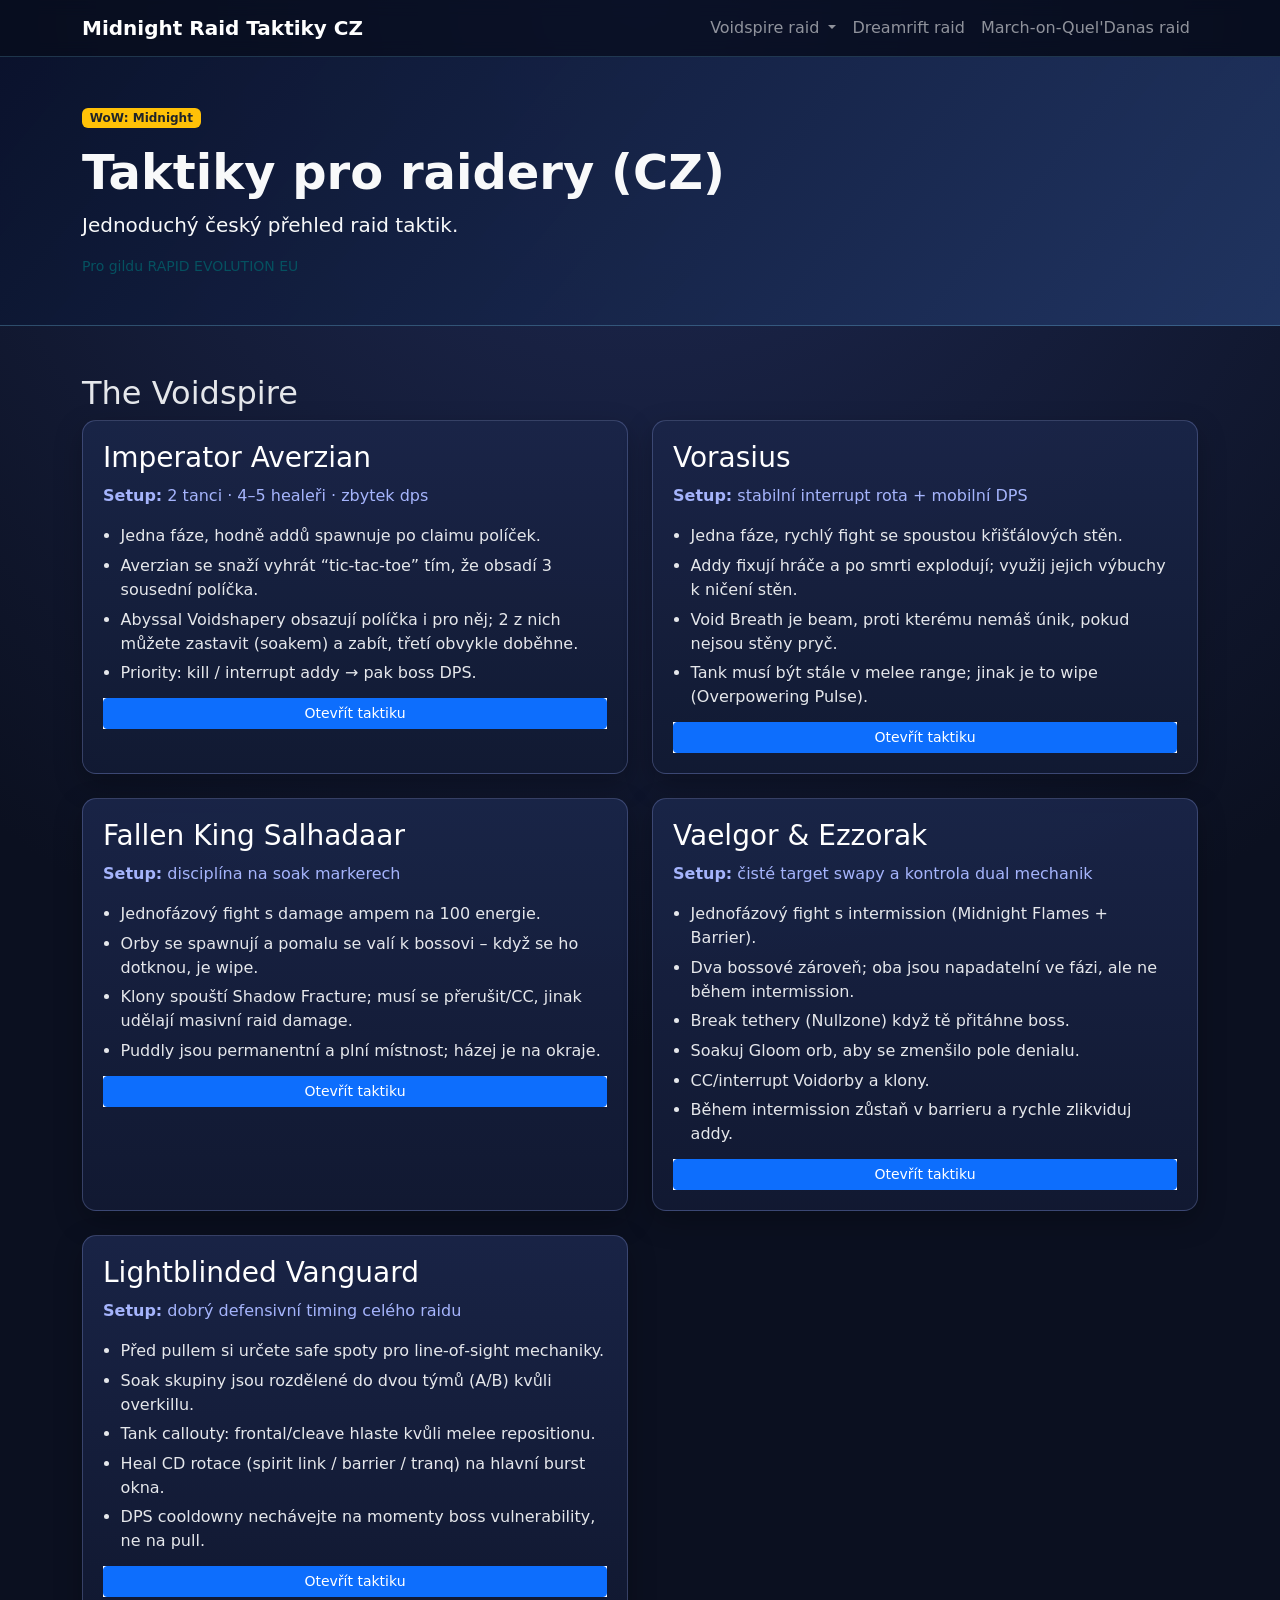
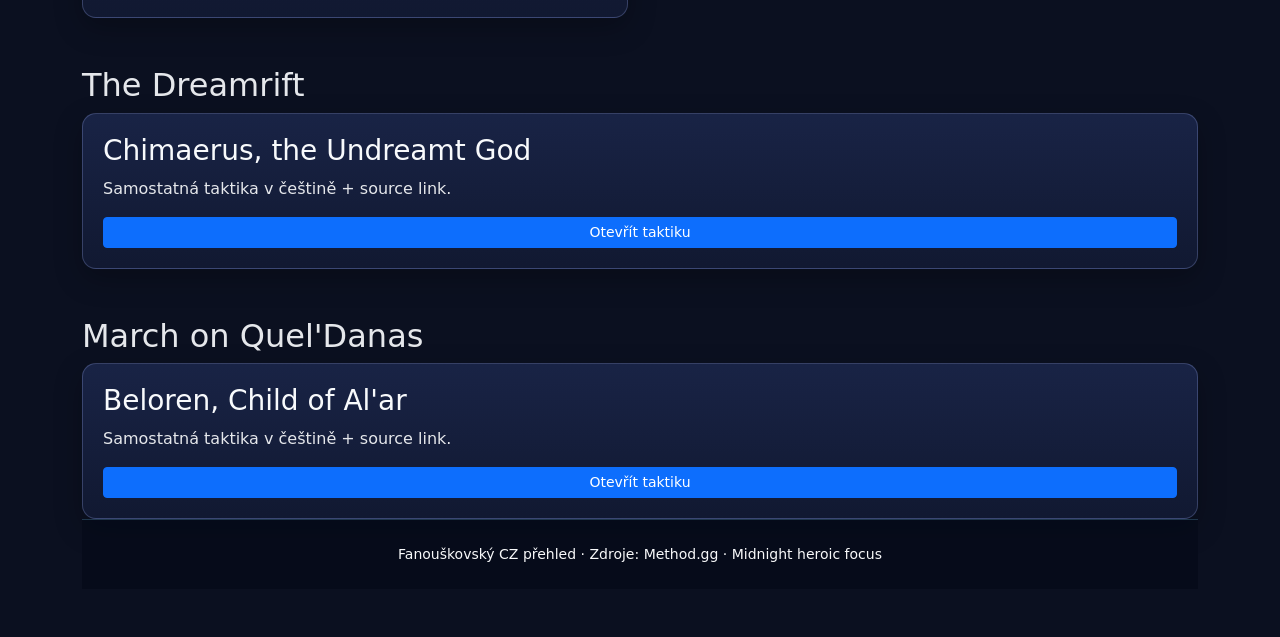
==== index.html @ 963c68ef "init" ====
<!doctype html>
<html lang="cs">
  <head>
    <meta charset="UTF-8" />
    <meta name="viewport" content="width=device-width, initial-scale=1.0" />
    <title>Midnight Raid Taktiky CZ</title>
    <link
      href="https://cdn.jsdelivr.net/npm/bootstrap@5.3.3/dist/css/bootstrap.min.css"
      rel="stylesheet"
      integrity="sha384-QWTKZyjpPEjISv5WaRU9OFeRpok6YctnYmDr5pNlyT2bRjXh0JMhjY6hW+ALEwIH"
      crossorigin="anonymous"
    />
    <link rel="stylesheet" href="styles.css" />
  </head>
  <body>
    <nav class="navbar navbar-expand-lg navbar-dark nav-glass sticky-top">
      <div class="container">
        <a class="navbar-brand fw-semibold" href="#top">Midnight Raid Taktiky CZ</a>
        <button
          class="navbar-toggler"
          type="button"
          data-bs-toggle="collapse"
          data-bs-target="#mainNav"
          aria-controls="mainNav"
          aria-expanded="false"
          aria-label="Přepnout navigaci"
        >
          <span class="navbar-toggler-icon"></span>
        </button>
        <div class="collapse navbar-collapse" id="mainNav">
          <ul class="navbar-nav ms-auto mb-2 mb-lg-0">
            <li class="nav-item dropdown">
              <a class="nav-link dropdown-toggle" href="#voidspire" role="button" data-bs-toggle="dropdown" aria-expanded="false">
                Voidspire raid
              </a>
              <ul class="dropdown-menu dropdown-menu-dark">
                <li><a class="dropdown-item" href="boss.html?boss=imperator-averzian">Imperator Averzian</a></li>
                <li><a class="dropdown-item" href="boss.html?boss=vorasius">Vorasius</a></li>
                <li><a class="dropdown-item" href="boss.html?boss=fallen-king-salhadaar">Fallen King Salhadaar</a></li>
                <li><a class="dropdown-item" href="boss.html?boss=vaelgor-and-ezzorak">Vaelgor &amp; Ezzorak</a></li>
                <li><a class="dropdown-item" href="boss.html?boss=lightblinded-vanguard">Lightblinded Vanguard</a></li>
              </ul>
            </li>
            <li class="nav-item">
              <a class="nav-link" href="#dreamrift">Dreamrift raid</a>
            </li>
            <li class="nav-item">
              <a class="nav-link" href="#march-on-queldanas">March-on-Quel'Danas raid</a>
            </li>
          </ul>
        </div>
      </div>
    </nav>

    <header id="top" class="hero-section text-light">
      <div class="container py-5">
        <span class="badge bg-warning text-dark mb-3">WoW: Midnight</span>
        <h1 class="display-5 fw-bold">Taktiky pro raidery (CZ)</h1>
        <p class="lead col-lg-10 mb-3">
          Jednoduchý český přehled raid taktik.
        </p>
        <p class="small mb-0 text-info-emphasis">
          Pro gildu RAPID EVOLUTION EU
        </p>
      </div>
    </header>

    <main class="container py-5">
      <section id="voidspire" class="mb-5">
        <h2 class="section-title">The Voidspire</h2>
        <div id="boss-list" class="row g-4"></div>
      </section>

      <section id="dreamrift" class="mb-5">
        <h2 class="section-title">The Dreamrift</h2>
        <article class="boss-card">
          <h3>Chimaerus, the Undreamt God</h3>
          <p>Samostatná taktika v češtině + source link.</p>
          <a class="btn btn-sm btn-primary w-100" href="boss.html?boss=chimaerus-the-undreamt-god">Otevřít taktiku</a>
        </article>
      </section>

      <section id="march-on-queldanas">
        <h2 class="section-title">March on Quel'Danas</h2>
        <article class="boss-card">
          <h3>Beloren, Child of Al'ar</h3>
          <p>Samostatná taktika v češtině + source link.</p>
          <a class="btn btn-sm btn-primary w-100" href="march-on-queldanas-beloren-child-of-alar.html">Otevřít taktiku</a>
        </article>
      </section>

      <footer class="py-4 text-center text-light">
        <div class="container small">Fanouškovský CZ přehled · Zdroje: Method.gg · Midnight heroic focus</div>
      </footer>

      <script>
        async function loadBossCards() {
          try {
            const resp = await fetch('data/bosses/list.json');
            const bosses = await resp.json();
            const order = [
              'imperator-averzian',
              'vorasius',
              'fallen-king-salhadaar',
              'vaelgor-and-ezzorak',
              'lightblinded-vanguard'
            ];
            const container = document.getElementById('boss-list');

            function makeCard(boss) {
              const col = document.createElement('div');
              col.className = 'col-12 col-lg-6';
              const card = document.createElement('article');
              card.className = 'boss-card h-100';

              const title = document.createElement('h3');
              const link = document.createElement('a');
              link.href = `boss.html?boss=${encodeURIComponent(boss.slug)}`;
              link.className = 'text-white text-decoration-none';
              link.textContent = boss.title;
              title.appendChild(link);
              card.appendChild(title);

              if (boss.setup) {
                const setup = document.createElement('p');
                setup.className = 'role-plan';
                setup.innerHTML = `<strong>Setup:</strong> ${boss.setup}`;
                card.appendChild(setup);
              }

              if (boss.overview && boss.overview.length) {
                const ul = document.createElement('ul');
                for (const line of boss.overview) {
                  const li = document.createElement('li');
                  li.textContent = line;
                  ul.appendChild(li);
                }
                card.appendChild(ul);
              }

              const footer = document.createElement('div');
              footer.className = 'card-footer bg-white';
              const button = document.createElement('a');
              button.className = 'btn btn-sm btn-primary w-100';
              button.href = `boss.html?boss=${encodeURIComponent(boss.slug)}`;
              button.textContent = 'Otevřít taktiku';
              footer.appendChild(button);
              card.appendChild(footer);

              col.appendChild(card);
              return col;
            }

            for (const slug of order) {
              const b = bosses.find(x => x.slug === slug);
              if (b) container.appendChild(makeCard(b));
            }
          } catch (err) {
            console.error(err);
            const container = document.getElementById('boss-list');
            container.innerHTML = `<div class="col-12"><div class="alert alert-danger">Nepodařilo se načíst seznam bossů.</div></div>`;
          }
        }
        loadBossCards();
      </script>

      <script
        src="https://cdn.jsdelivr.net/npm/bootstrap@5.3.3/dist/js/bootstrap.bundle.min.js"
        integrity="sha384-YvpcrYf0tY3lHB60NNkmXc5s9fDVZLESaAA55NDzOxhy9GkcIdslK1eN7N6jIeHz"
        crossorigin="anonymous"
      ></script>
    </main>
</body>
</html>
---- styles.css ----
:root {
  --bg: #0b1020;
  --bg-soft: #121a33;
  --card: #1a2548;
  --accent: #7dd3fc;
  --text: #e5e7eb;
  --muted: #a5b4fc;
}

html {
  scroll-behavior: smooth;
}

body {
  background: radial-gradient(circle at top, #1f2a54 0%, var(--bg) 45%);
  color: var(--text);
  min-height: 100vh;
}

.nav-glass {
  backdrop-filter: blur(8px);
  background: rgba(4, 10, 24, 0.75);
  border-bottom: 1px solid rgba(125, 211, 252, 0.2);
}

.dropdown-menu {
  border: 1px solid rgba(125, 211, 252, 0.35);
}

.hero-section {
  background: linear-gradient(130deg, rgba(10, 18, 44, 0.95), rgba(34, 56, 104, 0.85));
  border-bottom: 1px solid rgba(125, 211, 252, 0.3);
}

.section-card {
  background: rgba(10, 12, 16, 0.45);
  border: 1px solid rgba(255, 255, 255, 0.15);
  border-radius: 14px;
  padding: 1rem 1.25rem;
  margin-bottom: 1.5rem;
}

.section-card .section-title {
  display: inline-block;
  padding: 0.35rem 0.8rem;
  background: rgba(10, 12, 16, 0.7);
  border: 1px solid rgba(255, 255, 255, 0.15);
  border-radius: 12px;
  color: var(--accent);
  margin-bottom: 1rem;
  letter-spacing: 0.3px;
}

.boss-card {
  background: linear-gradient(180deg, rgba(26, 37, 72, 0.95), rgba(18, 26, 51, 0.95));
  border: 1px solid rgba(165, 180, 252, 0.25);
  border-radius: 14px;
  padding: 1.25rem;
  box-shadow: 0 10px 28px rgba(0, 0, 0, 0.25);
}

.boss-card h3 {
  color: #f8fafc;
  margin-bottom: 0.6rem;
}

.ability-icon {
  width: 32px;
  height: 32px;
  vertical-align: middle;
}

.mechanic-card {
  background: rgba(0, 0, 0, 0.45);
  border: 1px solid rgba(255, 255, 255, 0.15);
  border-radius: 14px;
}

.no-video-card {
  max-width: 760px;
}

.no-video-card + .no-video-card {
  margin-top: 10%;
}

@media (min-width: 768px) {
  .no-video-right {
    margin-left: auto;
  }
}

.mechanic-card h3 {
  font-size: 1.2rem;
  margin-bottom: 0.75rem;
}

.mechanic-card p {
  margin-bottom: 0.6rem;
}

.video-wrapper {
  position: relative;
  border-radius: 14px;
  overflow: hidden;
  border: 1px solid rgba(255, 255, 255, 0.15);
}

.mechanic-action {
  display: inline-flex;
  flex-direction: column;
  gap: 0.15rem;
  padding: 0.35rem 0.6rem;
  background: rgba(10, 12, 16, 0.78);
  border: 1px solid rgba(255, 255, 255, 0.15);
  border-radius: 10px;
  font-size: 0.75rem;
  line-height: 1.1;
  color: #f8f8ff;
  margin-top: 0.5rem;
  width: fit-content;
}

.mechanic-text {
  display: inline-block;
  padding: 0.25rem 0.5rem;
  border-radius: 10px;
  background: rgba(255, 183, 0, 0.18);
  color: #ffd16a;
  font-weight: 600;
  margin-top: 0.5rem;
}

.mechanic-action .mechanic-action-actor {
  font-weight: 700;
  letter-spacing: 0.45px;
  text-transform: uppercase;
  background: rgba(255, 183, 0, 0.9);
  color: #0b111d;
  padding: 0.1rem 0.55rem;
  border-radius: 8px;
  font-size: 0.68rem;
}

.mechanic-action .mechanic-action-do {
  font-weight: 700;
  letter-spacing: 0.4px;
  text-transform: uppercase;
  color: #ffd16a;
  font-size: 0.85rem;
}

.boss-card ul {
  padding-left: 1.1rem;
  margin-bottom: 0.8rem;
}

.boss-card li {
  margin-bottom: 0.35rem;
}

.role-plan {
  color: var(--muted);
}

#boss-note {
  color: rgba(255, 255, 255, 0.9);
  background: rgba(0, 0, 0, 0.35);
  padding: 0.5rem 0.75rem;
  border-radius: 12px;
  border: 1px solid rgba(255, 255, 255, 0.12);
  margin-top: 0.75rem;
  display: inline-block;
}

a {
  color: var(--accent);
  text-decoration: none;
}

a:hover {
  color: #bae6fd;
  text-decoration: underline;
}

footer {
  background: rgba(5, 10, 25, 0.75);
  border-top: 1px solid rgba(125, 211, 252, 0.22);
}
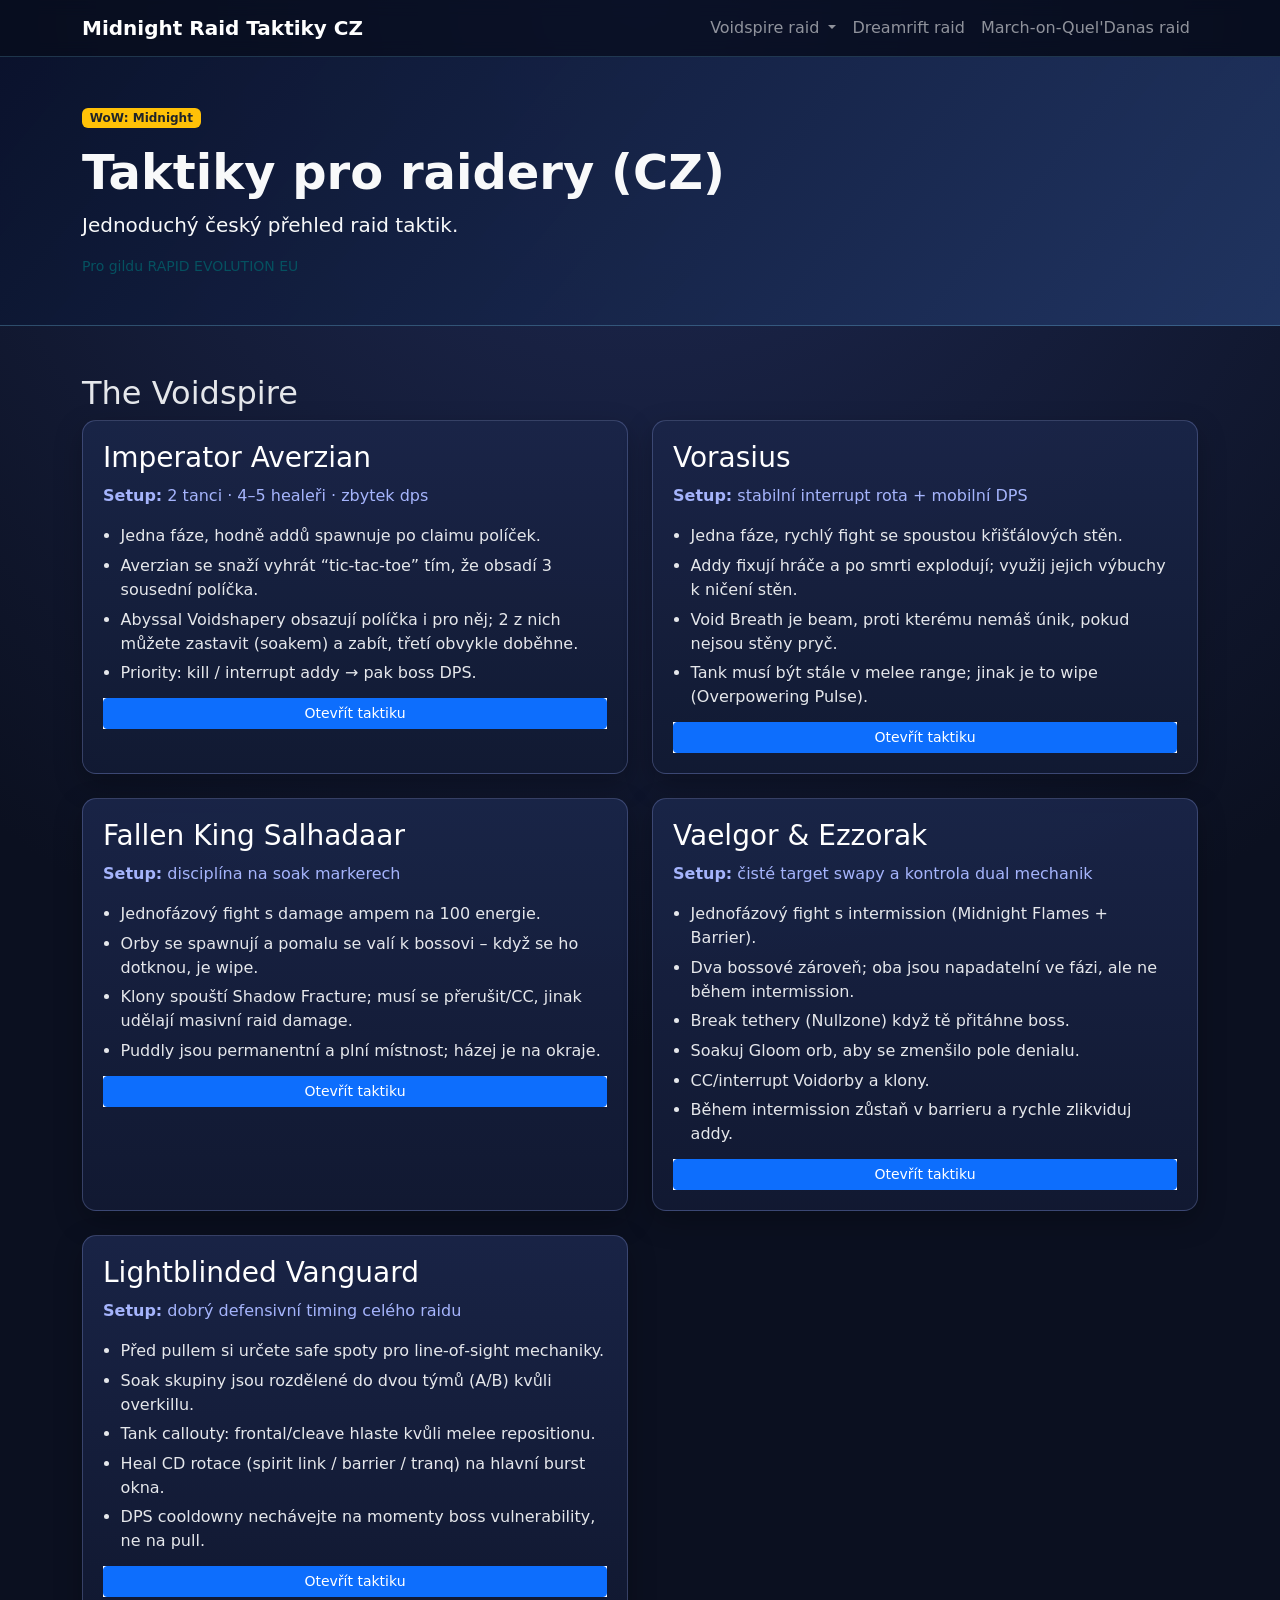
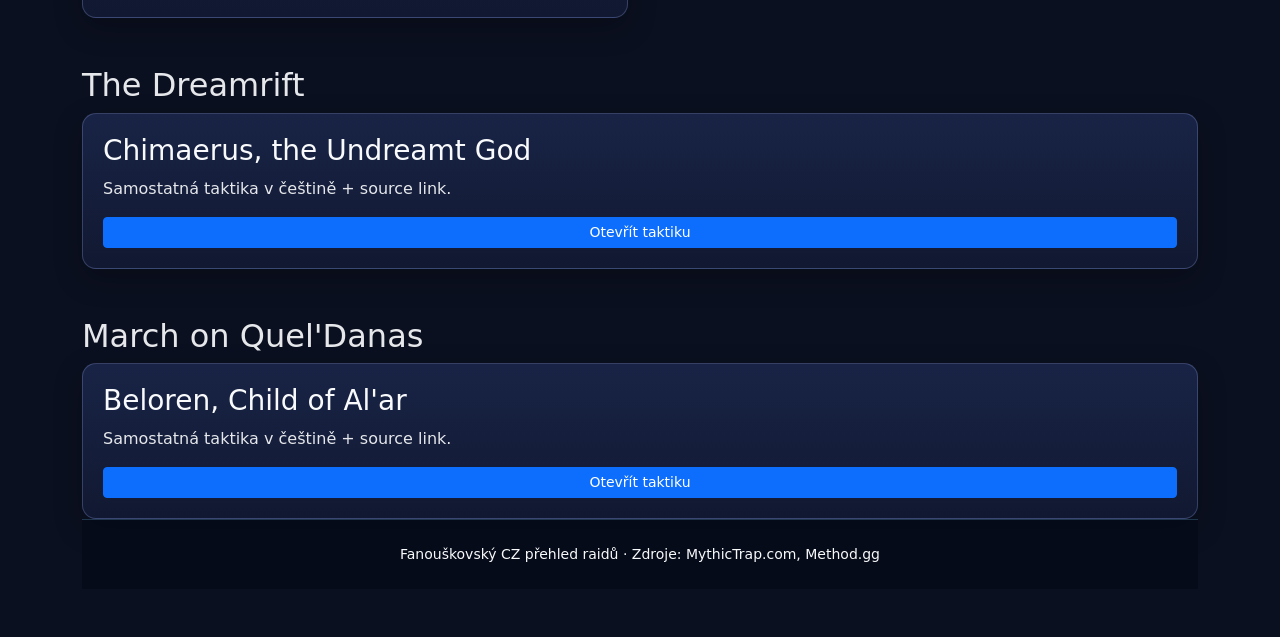
==== commit 132854d0: "Add files via upload" ====
--- a/index.html
+++ b/index.html
@@ -90,7 +90,7 @@
       </section>
 
       <footer class="py-4 text-center text-light">
-        <div class="container small">Fanouškovský CZ přehled · Zdroje: Method.gg · Midnight heroic focus</div>
+        <div class="container small">Fanouškovský CZ přehled raidů · Zdroje: MythicTrap.com, Method.gg</div>
       </footer>
 
       <script>
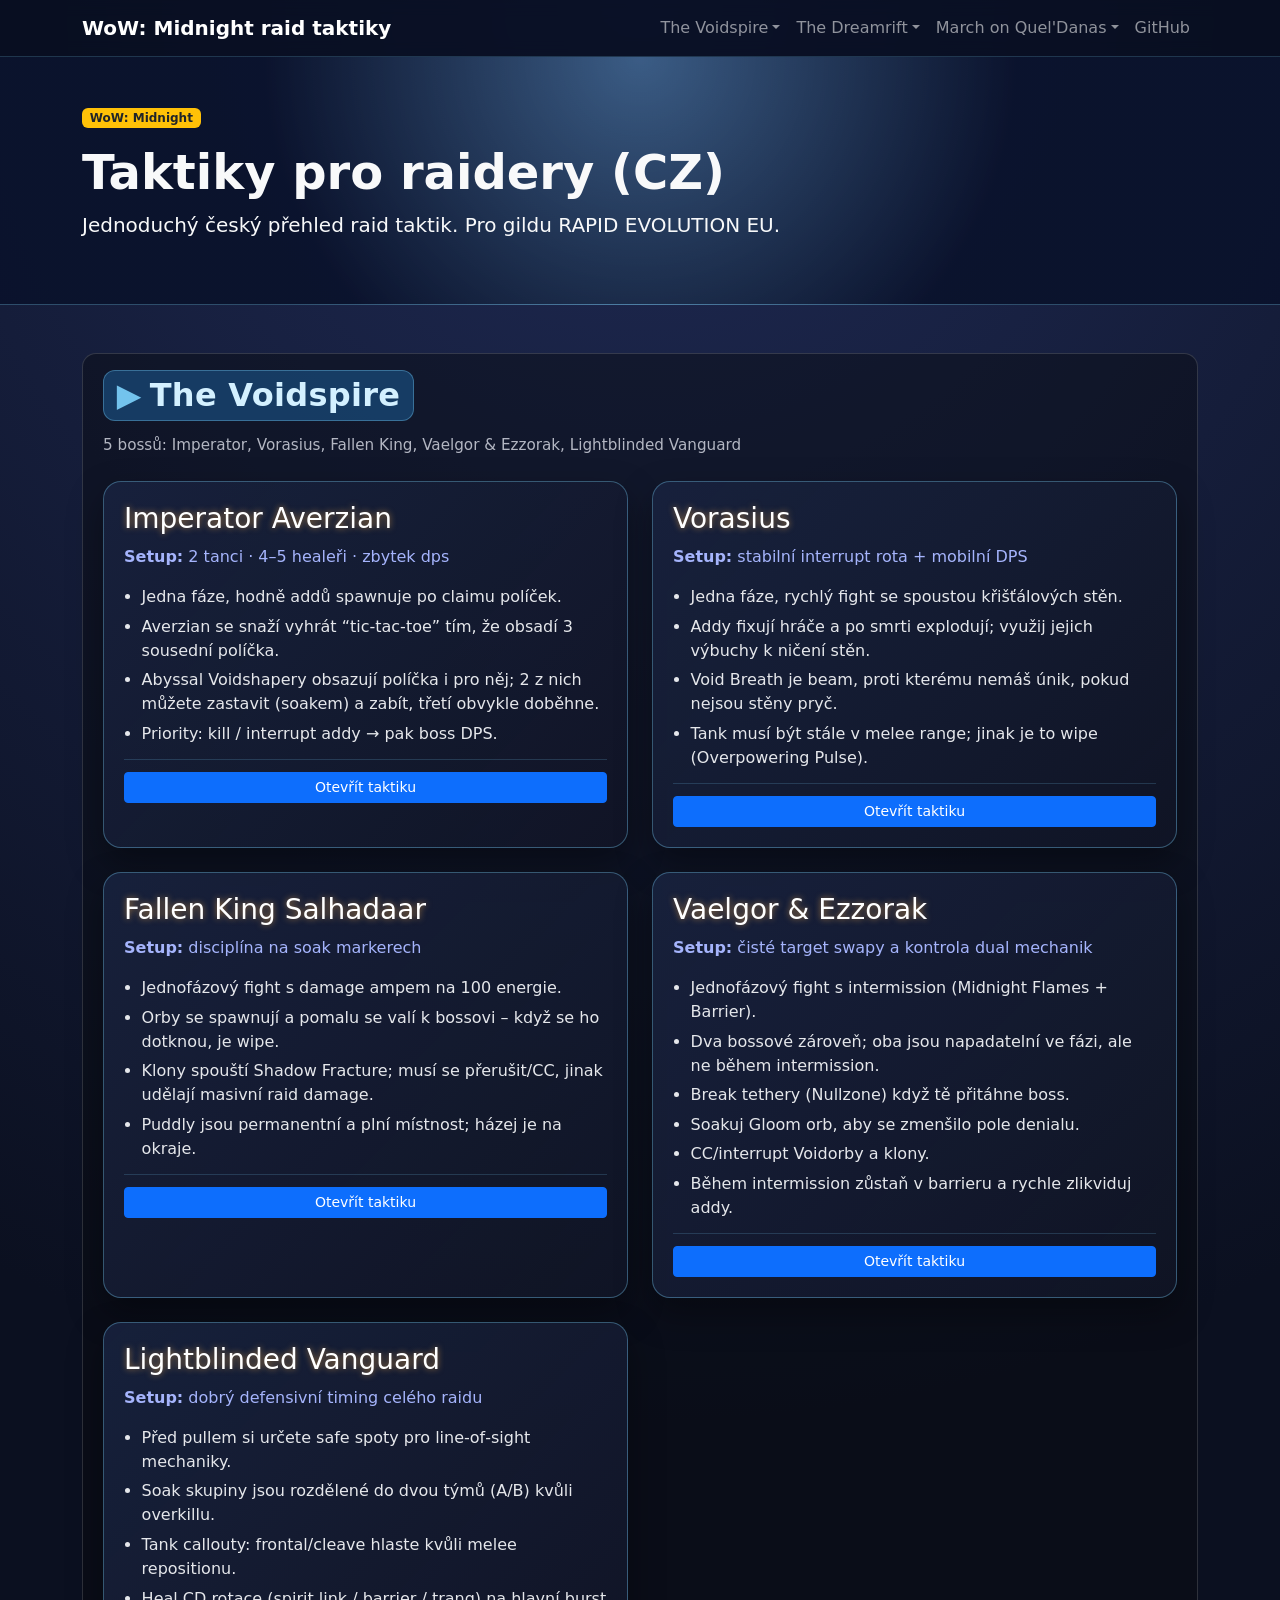
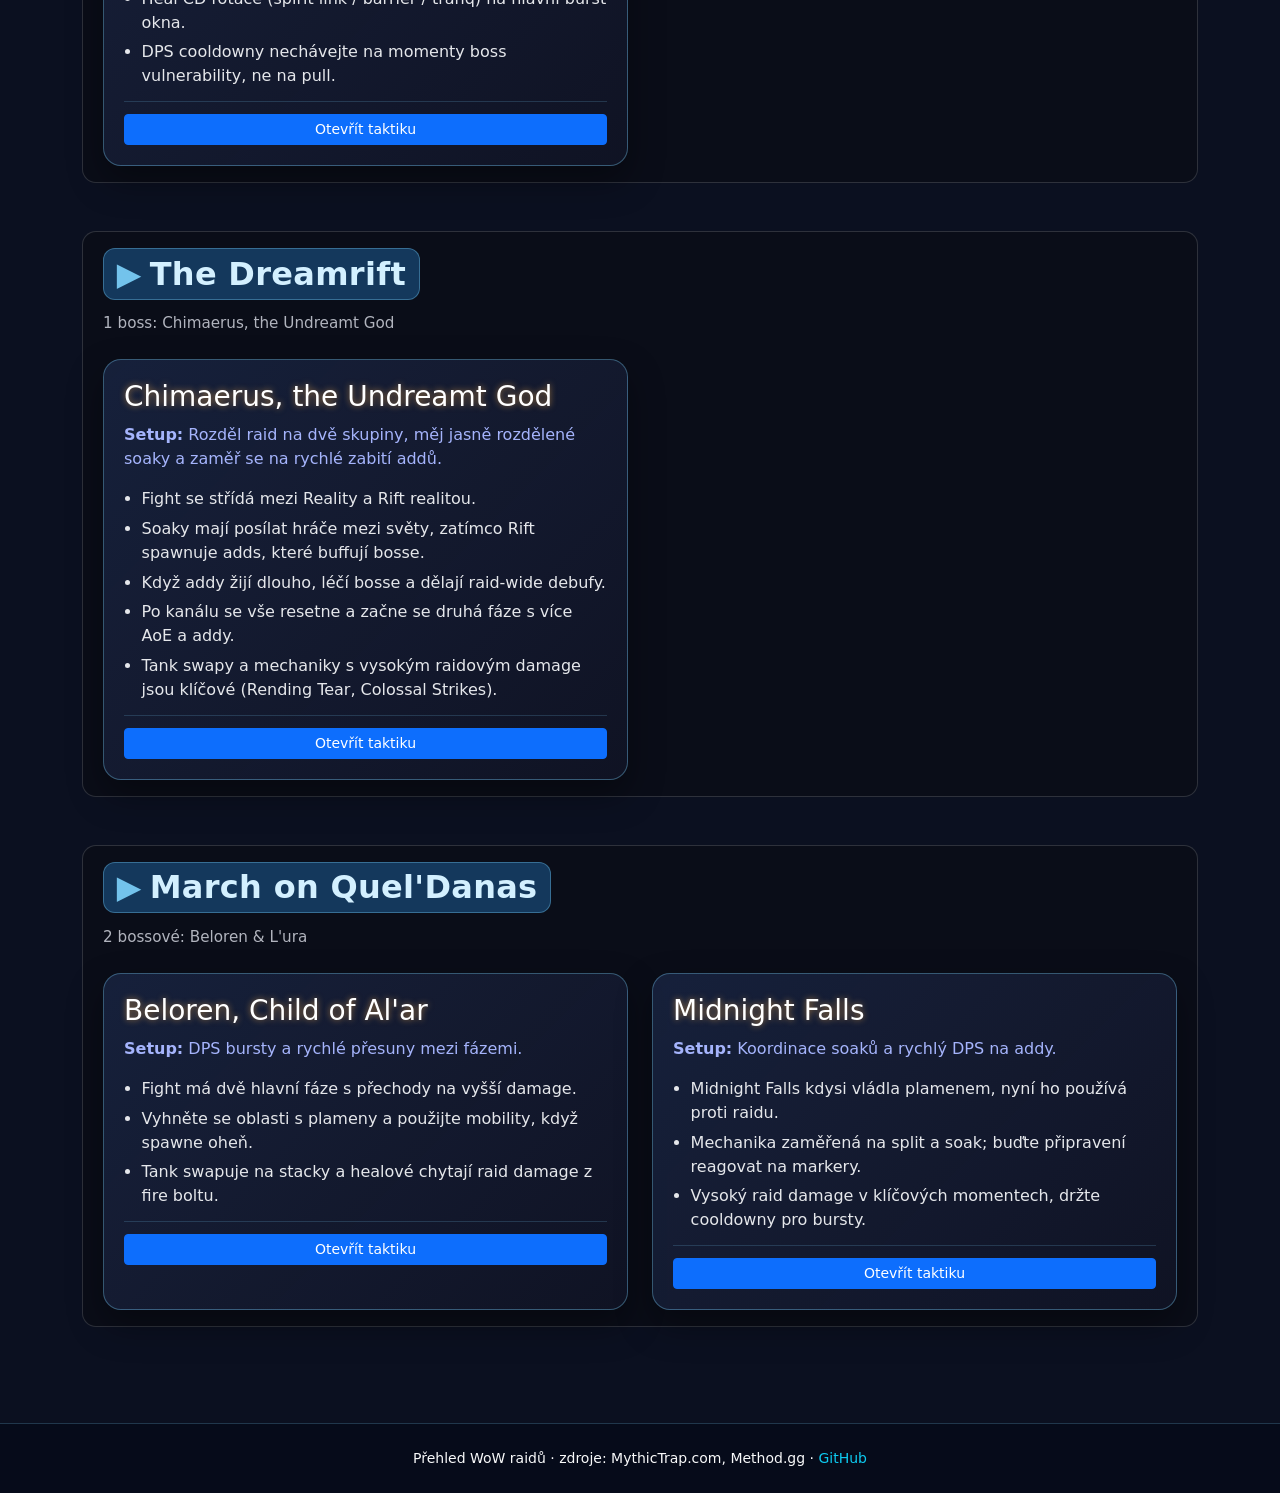
==== commit 96d3e94f: "v2" ====
--- a/index.html
+++ b/index.html
@@ -1,174 +1,47 @@
 <!doctype html>
 <html lang="cs">
-  <head>
-    <meta charset="UTF-8" />
-    <meta name="viewport" content="width=device-width, initial-scale=1.0" />
-    <title>Midnight Raid Taktiky CZ</title>
-    <link
-      href="https://cdn.jsdelivr.net/npm/bootstrap@5.3.3/dist/css/bootstrap.min.css"
-      rel="stylesheet"
-      integrity="sha384-QWTKZyjpPEjISv5WaRU9OFeRpok6YctnYmDr5pNlyT2bRjXh0JMhjY6hW+ALEwIH"
-      crossorigin="anonymous"
-    />
-    <link rel="stylesheet" href="styles.css" />
-  </head>
-  <body>
-    <nav class="navbar navbar-expand-lg navbar-dark nav-glass sticky-top">
-      <div class="container">
-        <a class="navbar-brand fw-semibold" href="#top">Midnight Raid Taktiky CZ</a>
-        <button
-          class="navbar-toggler"
-          type="button"
-          data-bs-toggle="collapse"
-          data-bs-target="#mainNav"
-          aria-controls="mainNav"
-          aria-expanded="false"
-          aria-label="Přepnout navigaci"
-        >
-          <span class="navbar-toggler-icon"></span>
-        </button>
-        <div class="collapse navbar-collapse" id="mainNav">
-          <ul class="navbar-nav ms-auto mb-2 mb-lg-0">
-            <li class="nav-item dropdown">
-              <a class="nav-link dropdown-toggle" href="#voidspire" role="button" data-bs-toggle="dropdown" aria-expanded="false">
-                Voidspire raid
-              </a>
-              <ul class="dropdown-menu dropdown-menu-dark">
-                <li><a class="dropdown-item" href="boss.html?boss=imperator-averzian">Imperator Averzian</a></li>
-                <li><a class="dropdown-item" href="boss.html?boss=vorasius">Vorasius</a></li>
-                <li><a class="dropdown-item" href="boss.html?boss=fallen-king-salhadaar">Fallen King Salhadaar</a></li>
-                <li><a class="dropdown-item" href="boss.html?boss=vaelgor-and-ezzorak">Vaelgor &amp; Ezzorak</a></li>
-                <li><a class="dropdown-item" href="boss.html?boss=lightblinded-vanguard">Lightblinded Vanguard</a></li>
-              </ul>
-            </li>
-            <li class="nav-item">
-              <a class="nav-link" href="#dreamrift">Dreamrift raid</a>
-            </li>
-            <li class="nav-item">
-              <a class="nav-link" href="#march-on-queldanas">March-on-Quel'Danas raid</a>
-            </li>
-          </ul>
-        </div>
-      </div>
-    </nav>
 
-    <header id="top" class="hero-section text-light">
-      <div class="container py-5">
-        <span class="badge bg-warning text-dark mb-3">WoW: Midnight</span>
-        <h1 class="display-5 fw-bold">Taktiky pro raidery (CZ)</h1>
-        <p class="lead col-lg-10 mb-3">
-          Jednoduchý český přehled raid taktik.
-        </p>
-        <p class="small mb-0 text-info-emphasis">
-          Pro gildu RAPID EVOLUTION EU
-        </p>
-      </div>
-    </header>
+<head>
+  <meta charset="UTF-8" />
+  <meta name="viewport" content="width=device-width, initial-scale=1.0" />
+  <title>WoW:Midnight - Raid Taktiky CZ</title>
+  <link href="https://cdn.jsdelivr.net/npm/bootstrap@5.3.3/dist/css/bootstrap.min.css" rel="stylesheet"
+    integrity="sha384-QWTKZyjpPEjISv5WaRU9OFeRpok6YctnYmDr5pNlyT2bRjXh0JMhjY6hW+ALEwIH" crossorigin="anonymous" />
+  <link rel="stylesheet" href="styles.css" />
+</head>
 
-    <main class="container py-5">
-      <section id="voidspire" class="mb-5">
-        <h2 class="section-title">The Voidspire</h2>
-        <div id="boss-list" class="row g-4"></div>
-      </section>
+<body>
+  <div id="main-nav-placeholder"></div>
 
-      <section id="dreamrift" class="mb-5">
-        <h2 class="section-title">The Dreamrift</h2>
-        <article class="boss-card">
-          <h3>Chimaerus, the Undreamt God</h3>
-          <p>Samostatná taktika v češtině + source link.</p>
-          <a class="btn btn-sm btn-primary w-100" href="boss.html?boss=chimaerus-the-undreamt-god">Otevřít taktiku</a>
-        </article>
-      </section>
+  <header id="top" class="hero-section text-light">
+    <div class="container py-5">
+      <span class="badge bg-warning text-dark mb-3">WoW: Midnight</span>
+      <h1 class="display-5 fw-bold">Taktiky pro raidery (CZ)</h1>
+      <p class="lead col-lg-10 mb-3">
+        Jednoduchý český přehled raid taktik. Pro gildu RAPID EVOLUTION EU.
+      </p>
+    </div>
+  </header>
 
-      <section id="march-on-queldanas">
-        <h2 class="section-title">March on Quel'Danas</h2>
-        <article class="boss-card">
-          <h3>Beloren, Child of Al'ar</h3>
-          <p>Samostatná taktika v češtině + source link.</p>
-          <a class="btn btn-sm btn-primary w-100" href="march-on-queldanas-beloren-child-of-alar.html">Otevřít taktiku</a>
-        </article>
-      </section>
+  <main class="container py-5">
+    <div id="raid-list"></div>
+  </main>
 
-      <footer class="py-4 text-center text-light">
-        <div class="container small">Fanouškovský CZ přehled raidů · Zdroje: MythicTrap.com, Method.gg</div>
-      </footer>
+  <footer class="py-4 text-center text-light">
+    <div class="container small">
+      Přehled WoW raidů · zdroje: MythicTrap.com, Method.gg ·
+      <a href="https://github.com/wowko-raid/midnight" target="_blank" rel="noopener" class="text-info">GitHub</a>
+    </div>
+  </footer>
 
-      <script>
-        async function loadBossCards() {
-          try {
-            const resp = await fetch('data/bosses/list.json');
-            const bosses = await resp.json();
-            const order = [
-              'imperator-averzian',
-              'vorasius',
-              'fallen-king-salhadaar',
-              'vaelgor-and-ezzorak',
-              'lightblinded-vanguard'
-            ];
-            const container = document.getElementById('boss-list');
+  <script src="nav.js" type="module"></script>
+  <script src="index.js" type="module"></script>
+  <script src="https://cdn.jsdelivr.net/npm/bootstrap@5.3.3/dist/js/bootstrap.bundle.min.js"
+    integrity="sha384-YvpcrYf0tY3lHB60NNkmXc5s9fDVZLESaAA55NDzOxhy9GkcIdslK1eN7N6jIeHz"
+    crossorigin="anonymous"></script>
+</body>
 
-            function makeCard(boss) {
-              const col = document.createElement('div');
-              col.className = 'col-12 col-lg-6';
-              const card = document.createElement('article');
-              card.className = 'boss-card h-100';
+</html>
+</body>
 
-              const title = document.createElement('h3');
-              const link = document.createElement('a');
-              link.href = `boss.html?boss=${encodeURIComponent(boss.slug)}`;
-              link.className = 'text-white text-decoration-none';
-              link.textContent = boss.title;
-              title.appendChild(link);
-              card.appendChild(title);
-
-              if (boss.setup) {
-                const setup = document.createElement('p');
-                setup.className = 'role-plan';
-                setup.innerHTML = `<strong>Setup:</strong> ${boss.setup}`;
-                card.appendChild(setup);
-              }
-
-              if (boss.overview && boss.overview.length) {
-                const ul = document.createElement('ul');
-                for (const line of boss.overview) {
-                  const li = document.createElement('li');
-                  li.textContent = line;
-                  ul.appendChild(li);
-                }
-                card.appendChild(ul);
-              }
-
-              const footer = document.createElement('div');
-              footer.className = 'card-footer bg-white';
-              const button = document.createElement('a');
-              button.className = 'btn btn-sm btn-primary w-100';
-              button.href = `boss.html?boss=${encodeURIComponent(boss.slug)}`;
-              button.textContent = 'Otevřít taktiku';
-              footer.appendChild(button);
-              card.appendChild(footer);
-
-              col.appendChild(card);
-              return col;
-            }
-
-            for (const slug of order) {
-              const b = bosses.find(x => x.slug === slug);
-              if (b) container.appendChild(makeCard(b));
-            }
-          } catch (err) {
-            console.error(err);
-            const container = document.getElementById('boss-list');
-            container.innerHTML = `<div class="col-12"><div class="alert alert-danger">Nepodařilo se načíst seznam bossů.</div></div>`;
-          }
-        }
-        loadBossCards();
-      </script>
-
-      <script
-        src="https://cdn.jsdelivr.net/npm/bootstrap@5.3.3/dist/js/bootstrap.bundle.min.js"
-        integrity="sha384-YvpcrYf0tY3lHB60NNkmXc5s9fDVZLESaAA55NDzOxhy9GkcIdslK1eN7N6jIeHz"
-        crossorigin="anonymous"
-      ></script>
-    </main>
-</body>
 </html>
--- a/styles.css
+++ b/styles.css
@@ -28,8 +28,25 @@
 }
 
 .hero-section {
-  background: linear-gradient(130deg, rgba(10, 18, 44, 0.95), rgba(34, 56, 104, 0.85));
+  background: radial-gradient(circle at top, rgba(125, 211, 252, 0.3), rgba(10, 18, 44, 0.95) 55%);
   border-bottom: 1px solid rgba(125, 211, 252, 0.3);
+  position: relative;
+  overflow: hidden;
+}
+
+.hero-section::after {
+  content: '';
+  position: absolute;
+  inset: 0;
+  background: url('https://assets2.mythictrap.com/vs-dr-mqd/voidspire-bg.jpg') center/cover no-repeat;
+  opacity: 0.15;
+  filter: blur(3px);
+  pointer-events: none;
+}
+
+.hero-section .container {
+  position: relative;
+  z-index: 1;
 }
 
 .section-card {
@@ -43,25 +60,61 @@
 .section-card .section-title {
   display: inline-block;
   padding: 0.35rem 0.8rem;
-  background: rgba(10, 12, 16, 0.7);
-  border: 1px solid rgba(255, 255, 255, 0.15);
+  background: rgba(28, 86, 138, 0.6);
+  border: 1px solid rgba(125, 211, 252, 0.35);
   border-radius: 12px;
-  color: var(--accent);
+  color: #d3f0ff;
   margin-bottom: 1rem;
   letter-spacing: 0.3px;
+  font-weight: 600;
+}
+
+.section-card .section-title::before {
+  content: "\25B6";
+  display: inline-block;
+  margin-right: 0.5rem;
+  color: rgba(125, 211, 252, 0.9);
+}
+
+.raid-description {
+  font-size: 0.95rem;
+  color: rgba(233, 236, 246, 0.75);
+  margin-top: -0.2rem;
+  margin-bottom: 1.25rem;
+}
+
+.section-card .boss-card {
+  transition: transform 0.2s ease, box-shadow 0.2s ease;
+}
+
+.section-card .boss-card:hover {
+  transform: translateY(-2px);
 }
 
 .boss-card {
-  background: linear-gradient(180deg, rgba(26, 37, 72, 0.95), rgba(18, 26, 51, 0.95));
-  border: 1px solid rgba(165, 180, 252, 0.25);
-  border-radius: 14px;
+  background: linear-gradient(135deg, rgba(24, 34, 62, 0.92), rgba(17, 21, 38, 0.85));
+  border: 1px solid rgba(125, 211, 252, 0.35);
+  border-radius: 18px;
   padding: 1.25rem;
-  box-shadow: 0 10px 28px rgba(0, 0, 0, 0.25);
+  box-shadow: 0 15px 35px rgba(0, 0, 0, 0.35);
+  transition: transform 0.2s ease, box-shadow 0.2s ease;
+}
+
+.boss-card:hover {
+  transform: translateY(-4px);
+  box-shadow: 0 20px 48px rgba(0, 0, 0, 0.45);
+}
+
+.boss-card .card-footer {
+  background: transparent;
+  border-top: 1px solid rgba(125, 211, 252, 0.18);
+  padding-top: 0.75rem;
 }
 
 .boss-card h3 {
-  color: #f8fafc;
+  color: #ffb347;
   margin-bottom: 0.6rem;
+  text-shadow: 0 0 6px rgba(255, 179, 71, 0.6);
 }
 
 .ability-icon {
